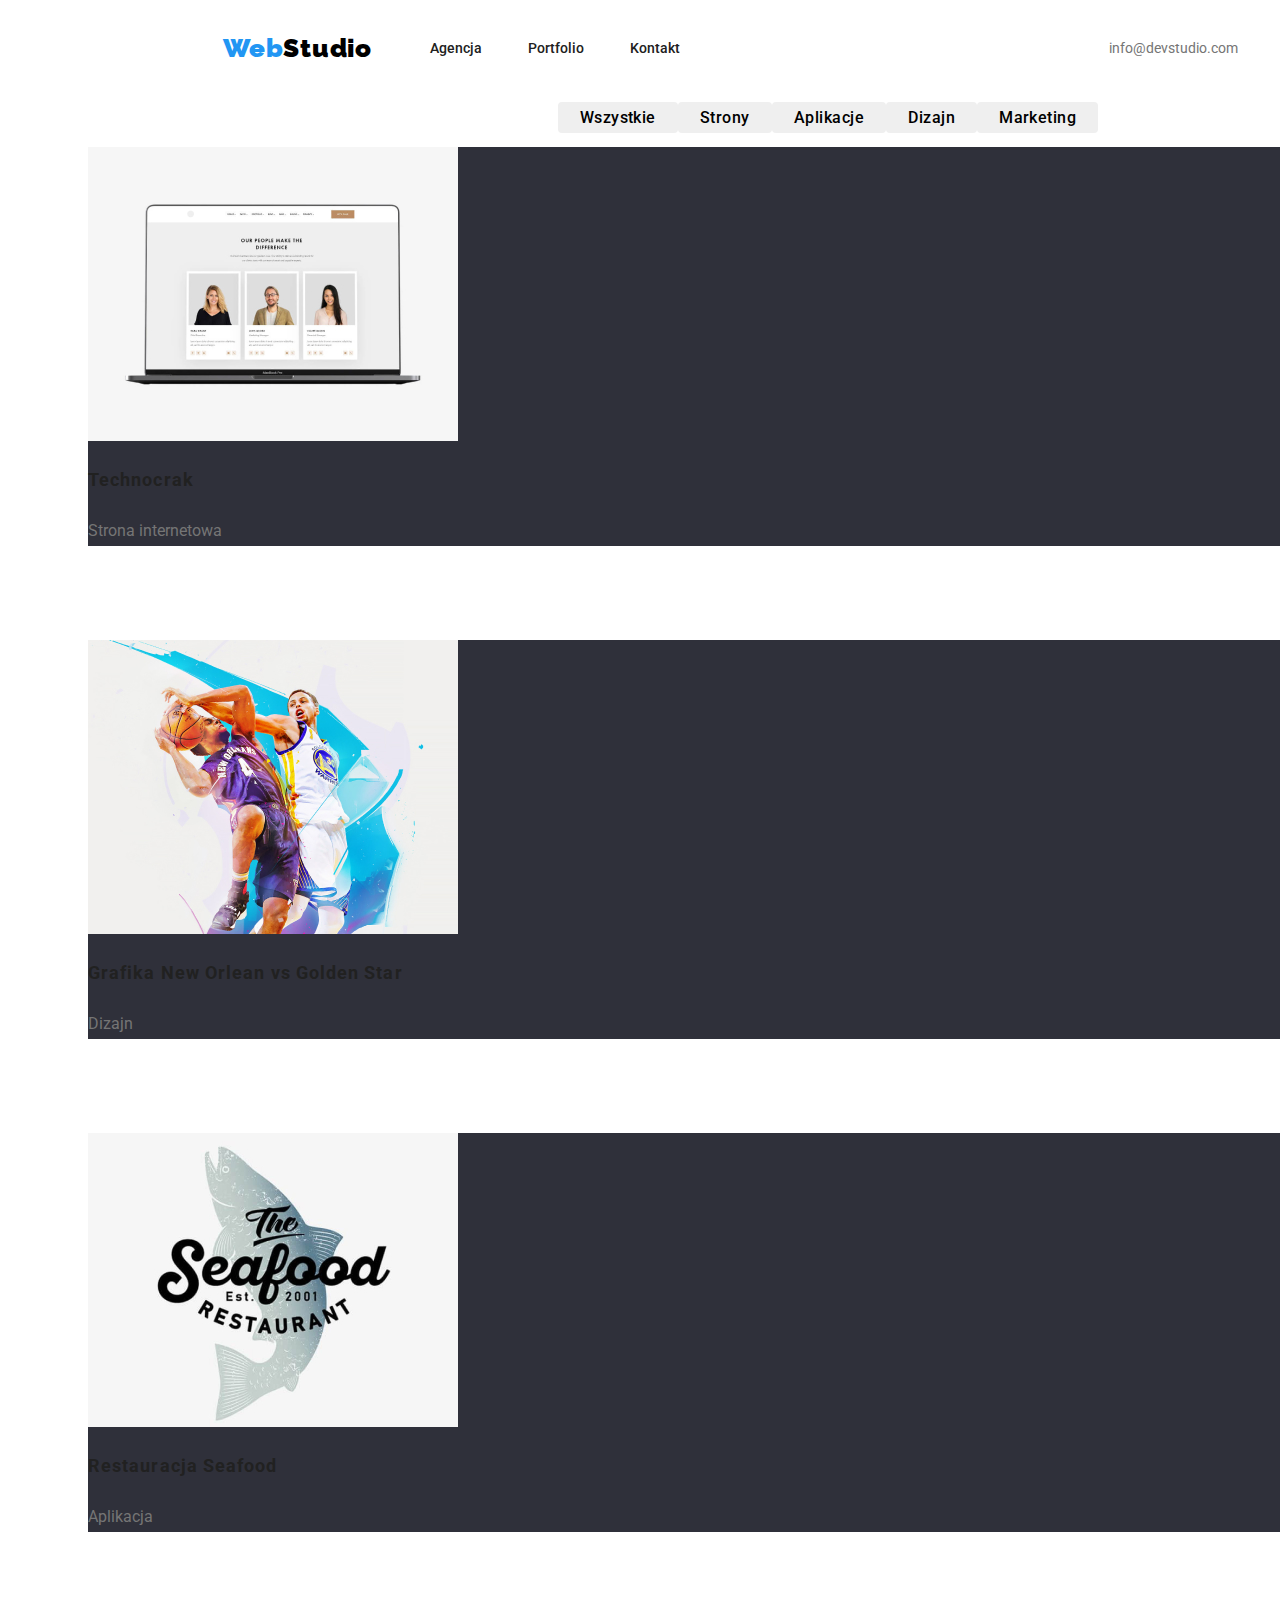
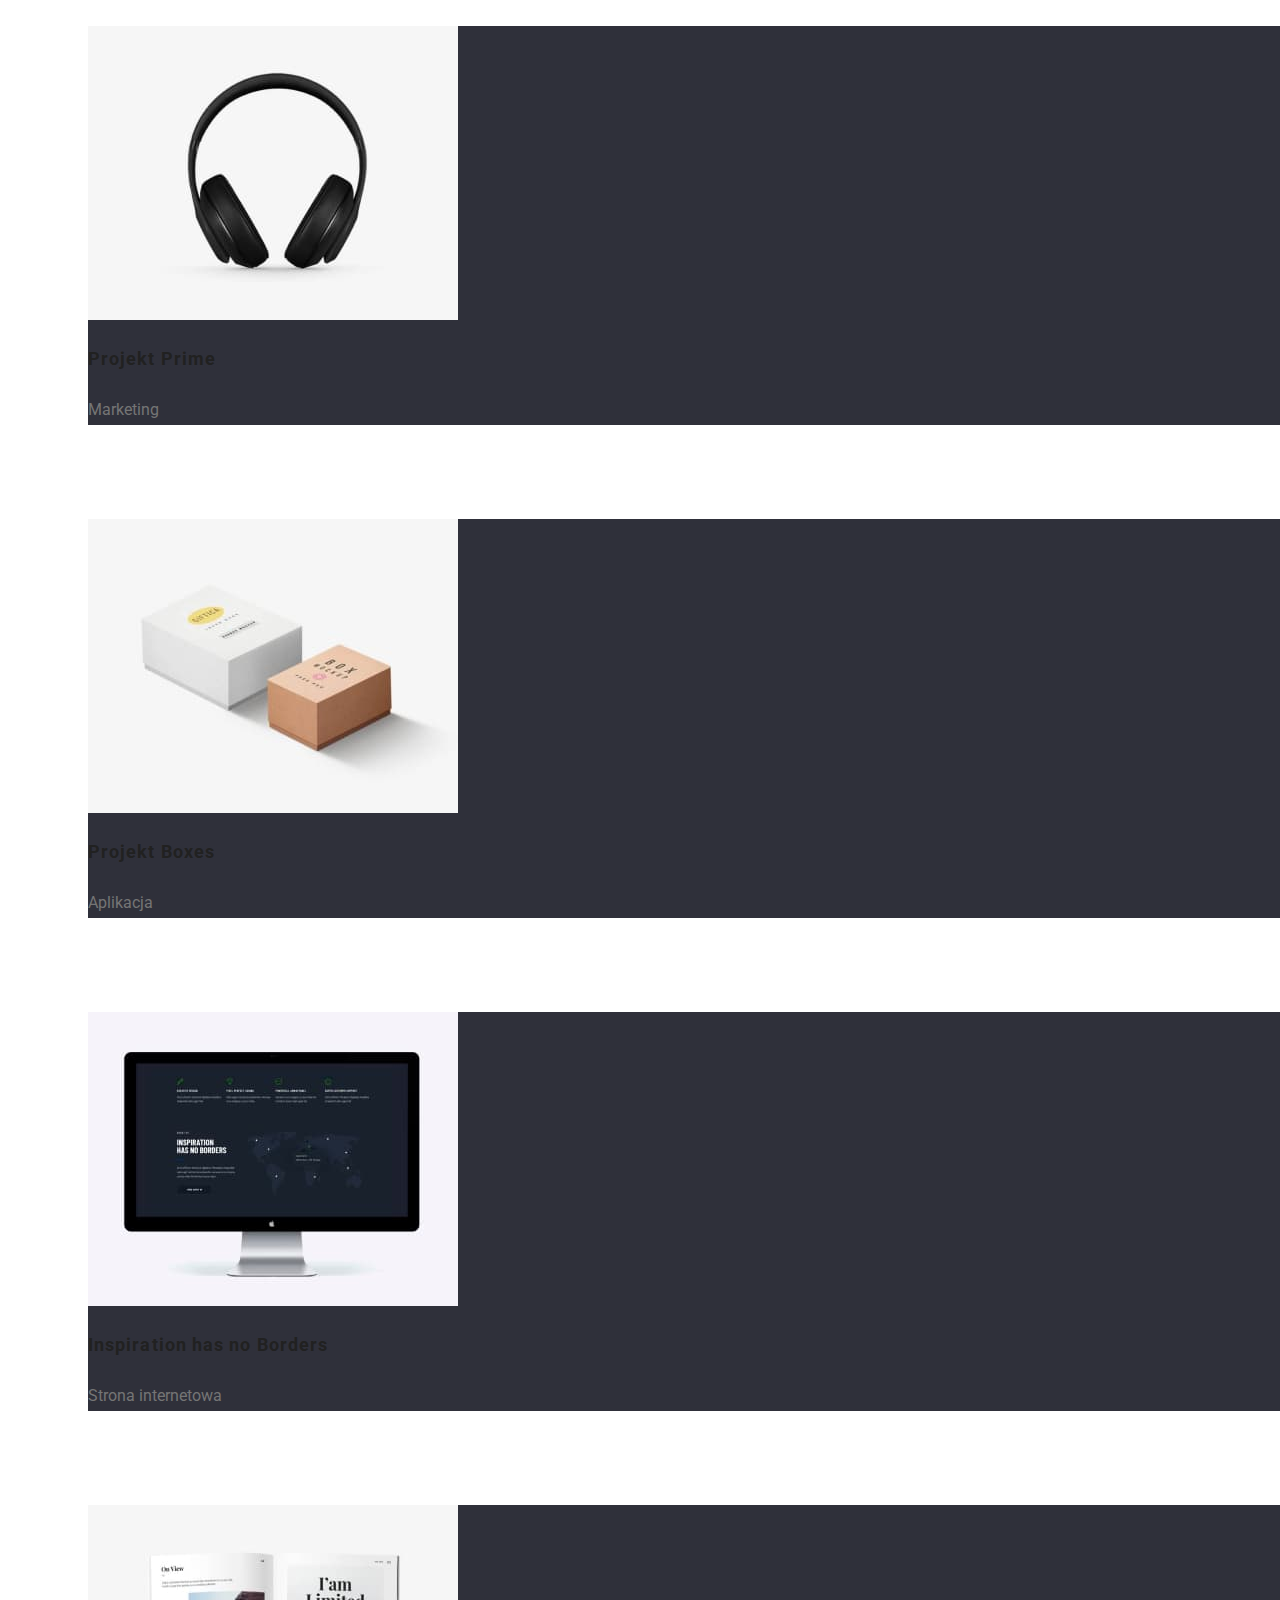
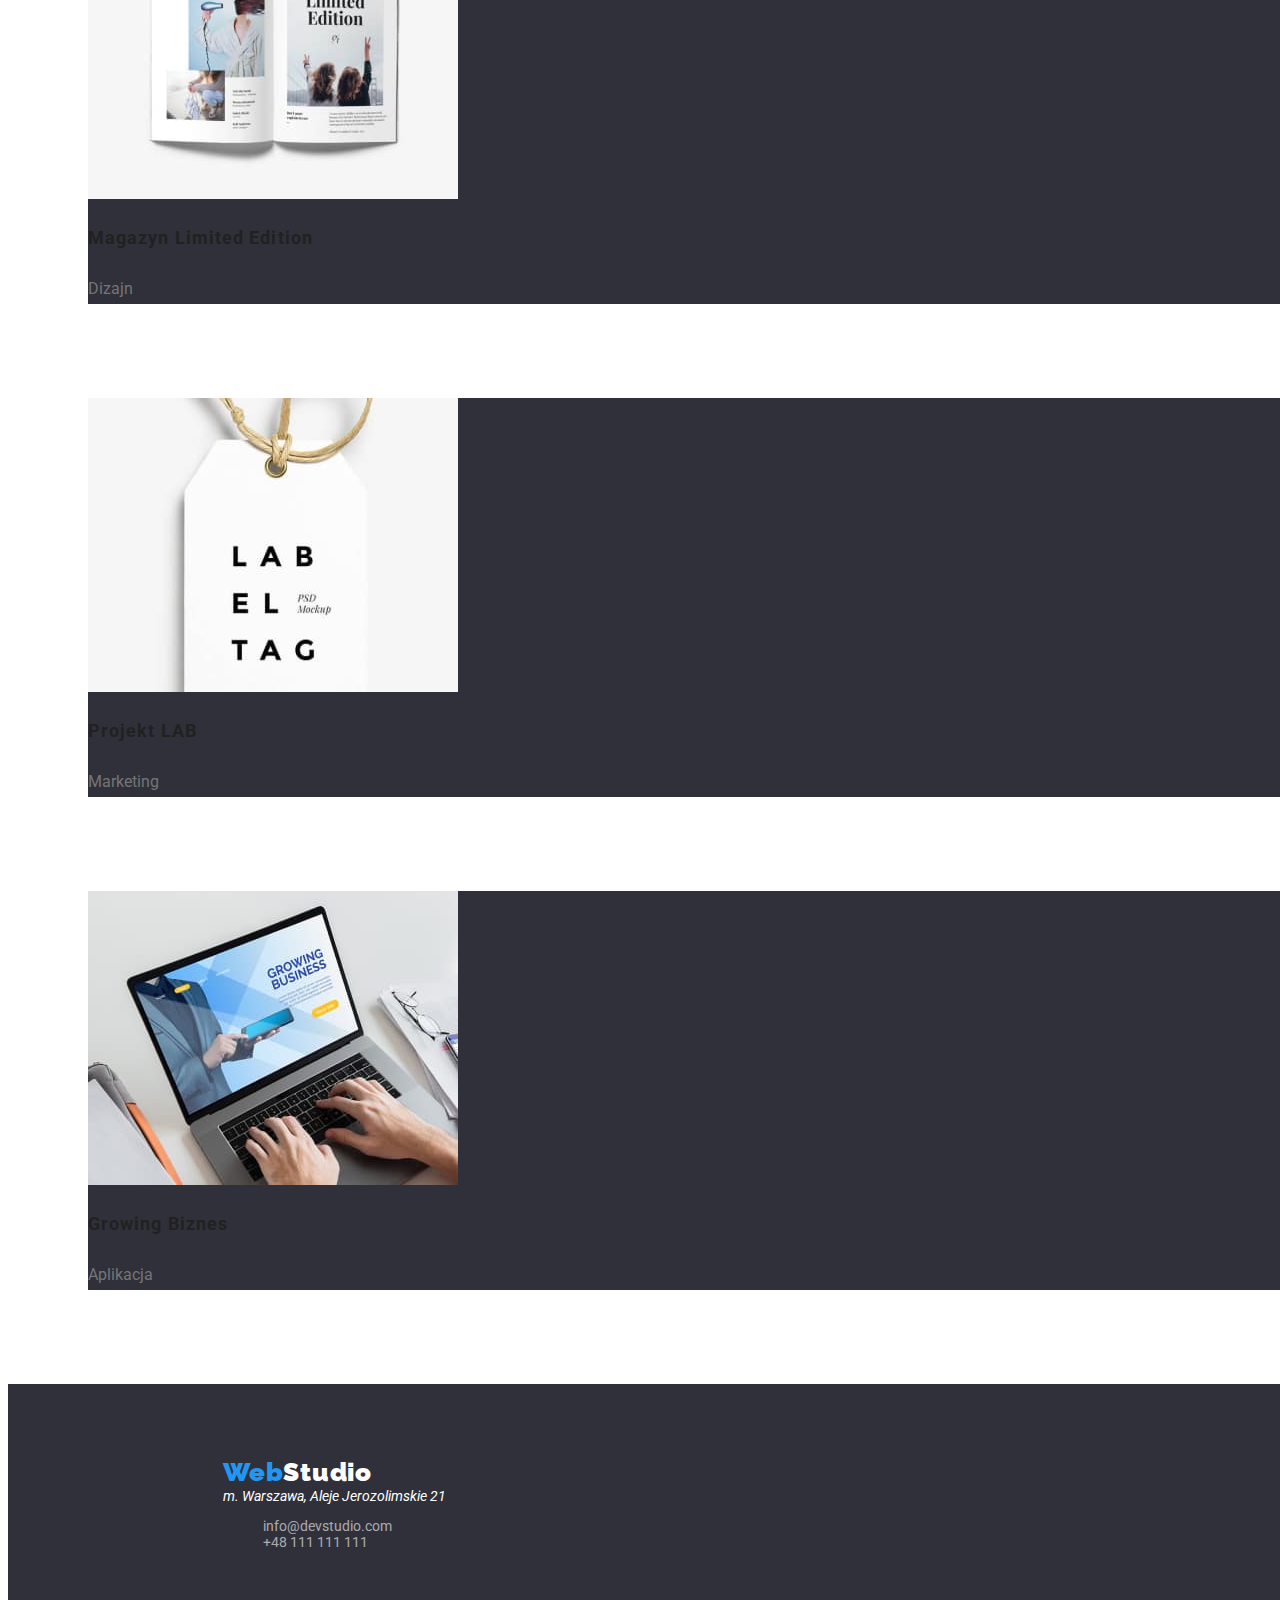
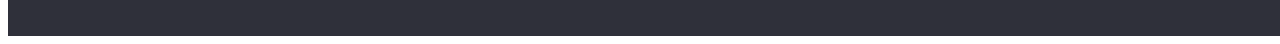
==== portfolio.html @ 0442f5bb "add paddings, container & section class" ====
<!DOCTYPE html>
<html lang="pl">
	<head>
		<meta charset="UTF-8" />
		<meta http-equiv="X-UA-Compatible" content="IE=edge" />
		<meta name="viewport" content="width=device-width, initial-scale=1.0" />
		<link
			rel="stylesheet"
			href="node_modules/modern-normalize/modern-normalize.css"
		/>
		<link
			rel="stylesheet"
			href="node_modules/modern-normalize/modern-normalize.css"
		/>
		<link rel="preconnect" href="https://fonts.googleapis.com" />
		<link rel="preconnect" href="https://fonts.gstatic.com" crossorigin />
		<link
			href="https://fonts.googleapis.com/css2?family=Raleway:wght@700&family=Roboto:wght@400;500;900&display=swap"
			rel="stylesheet"
		/>
		<link rel="stylesheet" href="./css/styles.css" />
		<title>Portfolio</title>
	</head>
	<body>
		<header class="header">
			<div class="container">
				<a class="logo logo__top" href="./index.html"
					><b><span class="logo__item">Web</span>Studio</b></a
				>
				<nav>
					<ul class="navigation__sites">
						<li>
							<a class="navigation__item" href="./index.html" title="Agencja"
								>Agencja</a
							>
						</li>
						<li>
							<a
								class="navigation__item"
								href="./portfolio.html"
								title="Portfolio"
								>Portfolio</a
							>
						</li>
						<li>
							<a class="navigation__item" href="./index.html" title="Kontakt"
								>Kontakt</a
							>
						</li>
					</ul>
				</nav>
				<ul class="address__top">
					<li>
						<a
							class="top__item"
							href="mailto:info@devstudio.com"
							target="_blank"
							rel="noreferrer nofollow noopener"
							>info@devstudio.com</a
						>
					</li>
					<li>
						<a class="top__item" href="tel:+48111111111">+48 111 111 111</a>
					</li>
				</ul>
			</div>
		</header>
		<main class="menu">
			<div class="menu__buttons">
				<ul class="menu__list">
					<li>
						<button class="btn__item" type="button">Wszystkie</button>
					</li>
					<li>
						<button class="btn__item" type="button">Strony</button>
					</li>
					<li>
						<button class="btn__item" type="button">Aplikacje</button>
					</li>
					<li>
						<button class="btn__item" type="button">Dizajn</button>
					</li>
					<li>
						<button class="btn__item" type="button">Marketing</button>
					</li>
				</ul>
			</div>
			<section class="main-sites">
				<ul class="sites__list">
					<li>
						<figure class="main__title">
							<a href="./portfolio.html"
								><img
									class="main__photo"
									src="./images/technocrak.jpg"
									alt="technocrak"
									width="370"
									height="294"
								/>
							</a>
							<figcaption class="title__box title__box--color">
								<h3 class="title__name">Technocrak</h3>
								<p class="title__site">Strona internetowa</p>
							</figcaption>
						</figure>
					</li>
					<li>
						<figure class="main__title">
							<a href="./portfolio.html">
								<img
									class="main__photo"
									src="./images/grafika_new_orlean.jpg"
									alt="grafika"
									width="370"
									height="294"
							/></a>
							<figcaption class="title__box title__box--color">
								<h3 class="title__name">Grafika New Orlean vs Golden Star</h3>
								<p class="title__site">Dizajn</p>
							</figcaption>
						</figure>
					</li>
					<li>
						<figure class="main__title">
							<a href="./portfolio.html">
								<img
									class="main__photo"
									src="./images/seafood.jpg"
									alt="restauracja_seafood"
									width="370"
									height="294"
							/></a>
							<figcaption class="title__box title__box--color">
								<h3 class="title__name">Restauracja Seafood</h3>
								<p class="title__site">Aplikacja</p>
							</figcaption>
						</figure>
					</li>
					<li>
						<figure class="main__title">
							<a href="./portfolio.html">
								<img
									class="main__photo"
									src="./images/projekt_prime.jpg"
									alt="projekt_prime"
									width="370"
									height="294"
							/></a>
							<figcaption class="title__box title__box--color">
								<h3 class="title__name">Projekt Prime</h3>
								<p class="title__site">Marketing</p>
							</figcaption>
						</figure>
					</li>
					<li>
						<figure class="main__title">
							<a href="./portfolio.html">
								<img
									class="main__photo"
									src="./images/projekt_boxes.jpg"
									alt="projekt_boxes"
									width="370"
									height="294"
							/></a>
							<figcaption class="title__box title__box--color">
								<h3 class="title__name">Projekt Boxes</h3>
								<p class="title__site">Aplikacja</p>
							</figcaption>
						</figure>
					</li>
					<li>
						<figure class="main__title">
							<a href="./portfolio.html">
								<img
									class="main__photo"
									src="./images/inspiration.jpg"
									alt="inspiraction_has_no_borders"
									width="370"
									height="294"
							/></a>
							<figcaption class="title__box title__box--color">
								<h3 class="title__name">Inspiration has no Borders</h3>
								<p class="title__site">Strona internetowa</p>
							</figcaption>
						</figure>
					</li>
					<li>
						<figure class="main__title">
							<a href="./portfolio.html">
								<img
									class="main__photo"
									src="./images/magazyn_limited.jpg"
									alt="magazyn_limited_edition"
									width="370"
									height="294"
							/></a>
							<figcaption class="title__box title__box--color">
								<h3 class="title__name">Magazyn Limited Edition</h3>
								<p class="title__site">Dizajn</p>
							</figcaption>
						</figure>
					</li>
					<li>
						<figure class="main__title">
							<a href="./portfolio.html">
								<img
									class="main__photo"
									src="./images/projekt_lab.jpg"
									alt="projekt_lab"
									width="370"
									height="294"
							/></a>
							<figcaption class="title__box title__box--color">
								<h3 class="title__name">Projekt LAB</h3>
								<p class="title__site">Marketing</p>
							</figcaption>
						</figure>
					</li>
					<li>
						<figure class="main__title">
							<a href="./portfolio.html">
								<img
									class="main__photo"
									src="./images/growing_business.jpg"
									alt="growing_biznes"
									width="370"
									height="294"
							/></a>
							<figcaption class="title__box title__box--color">
								<h3 class="title__name">Growing Biznes</h3>
								<p class="title__site">Aplikacja</p>
							</figcaption>
						</figure>
					</li>
				</ul>
			</section>
		</main>
		<footer class="footer">
			<div class="container">
				<a class="logo logo__bottom" href="https://www.devstudio.com"
					><b><span class="logo__item">Web</span>Studio</b></a
				>
				<address class="address__bottom">
					<span class="address__item">m. Warszawa, Aleje Jerozolimskie 21</span>
					<ul class="contact__list">
						<li>
							<a
								class="bottom__item"
								href="mailto:info@devstudio.com"
								target="_blank"
								rel="noreferrer nofollow noopener"
							>
								info@devstudio.com</a
							>
						</li>
						<li>
							<a class="bottom__item" href="tel:+48111111111"
								>+48 111 111 111</a
							>
						</li>
					</ul>
				</address>
			</div>
		</footer>
	</body>
</html>
---- css/styles.css ----
/* global border-box */

*,
*::before,
*::after {
    box-sizing: border-box;
}

/* global styles */

:root {
    --background-hover: #2196F3;
    --background-dark: #2F303A;
    --background-color: #FFF;
    --color-primary: #212121;
    --color-text: #757575;
    --color-hover: #2196F3;
    --color-second: #FFF;
}

body {
    font-family: 'Roboto', 'Raleway', sans-serif;
    font-size: 14px;
    font-weight: 400;
    color: var(--color-primary);
    width: 1600px;
}

.container {
    width: 1200px;
    padding: 0 15px;
} 

.section {
    padding: 0 0 94px 0;
} */

/* header */

.header {
    background-color: var(--background-color);
    border-bottom: 1px solid #ECECEC;
}

.header .container {
    display: flex;
    align-items: center;
    justify-content: space-between;
    margin: 0 auto;
    width: 1200px;
    height: 80px;
    
}

.logo {
    display: flex;
    justify-content: start;
    font-family: 'Raleway';
    font-style: normal;
    text-decoration: none;
    font-weight: 700;
    font-size: 26px;
    line-height: 31px;
    letter-spacing: 0.03em;
}

.logo__item {
    color: var(--color-hover);
}

.logo__top {
    color: #000;
}

.navigation__sites {
    list-style-type: none;
    display: flex;
    flex-direction: row;
    gap: 46px;
    padding: 0;
}

.navigation__item {
    text-decoration: none;
    color: var(--color-primary);
    font-weight: 500;
}

.navigation__item:hover,
.navigation__item:focus {
    color: var(--color-hover);
} 

.address__top {
    display: flex;
    justify-content: end;
    list-style-type: none;
    gap: 50px;
    margin-left: 371px;
    padding: 0;
} 

.top__item {
    color: var(--color-text);
    text-decoration: none;
    
}

.top__item:hover,
.top__item:focus {
    color: var(--color-hover);
}

/* main  - title */

.main__title {
    background-color: var(--background-dark);
    margin-bottom: 94px;
}

.title__container {
    display: flex;
    align-items: center;
    justify-content: center;
    flex-direction: column;
    text-align: center;
    margin: 0 auto;
    height: 600px;
    width: 1200px;
}

.main__text {
    
    text-align: center;
    text-transform: uppercase;
    color: var(--color-second);
    font-size: 44px;
    line-height: 1.1;
    font-weight: 900;
    letter-spacing: 0.06em;
}

.button {
    width: 200px;
    height: 50px;
    background-color: var(--background-hover);
    box-shadow: 0px 4px 4px rgba(0, 0, 0, 0.15);
    border-radius: 4px;
}

.main__button {
    color: var(--color-second);
    font-family:'Roboto';
    font-style: normal;
    text-align: center;
    align-items: center;
    font-size: 16px;
    letter-spacing: 0.06em;
}

/* main - assets */

.assets {
    background-color: var(--background-color);
    margin-bottom: 94px;
    
}

.assets__container {
    display: flex;
    width: 1200px;
    justify-content: space-between;
    margin: 0 auto;
}

.assets__list {
    list-style-type: none;
    line-height: 1.6;
    column-count: 4;
    padding-left: 0;
}

.title__asset {
    font-weight: 700;
    font-size: 14px;
    letter-spacing: 0.03em;
    line-height: 1.14;
}

.text__item {
    color: var(--color-text);
    line-height: 1.71;
    letter-spacing: 0.03em;
    
}


/* main - about our work */

.about_work {
    background-color: var(--background-color);
    margin-bottom: 94px;
}

.about_work__container {
    display: flex;
    flex-direction: column;
    justify-content: center;
    width: 1200px;
    margin: 0 auto;
}

.section__title {
    font-size: 36px;
    font-weight: 700;
    line-height: 1.16;
    text-align: center;
    margin: 0 auto;
    padding-bottom: 50px;
}

.about_work__list {
    list-style-type: none;
    display: flex;
    justify-content: space-around;
    padding-left: 0;
}

/* our team */

.team {
    background-color: #F5F4FA;
}

.team__container {
    padding-top: 94px;
    display: flex;
    flex-direction: column;
    justify-content: center;
    width: 1200px;
    margin: 0 auto;
}
.team__list {
    list-style-type: none;
    display: flex;
    justify-content: space-around;
    padding-left: 0;
    margin-bottom: 94px;
}

.team__item {
    height: 368px;
    width: 270px;
    line-height: 1.6;
    font-size: 16px;
    margin: 0 auto;
    background-color: #fff;
    box-shadow: 0px 1px 3px rgba(0, 0, 0, 0.12),
                0px 1px 1px rgba(0, 0, 0, 0.14),
                0px 2px 1px rgba(0, 0, 0, 0.2);
    border-radius: 0px 0px 4px 4px;
}

.team__name {
    text-align: center;
    font-weight: 500;
    line-height: 1.1875;
    letter-spacing: 0.03em;
}

.team__profession {
    color: var(--color-text);
    text-align: center;
    letter-spacing: 00.03em;
    
}

/* PORTFOLIO SITE*/

/* menu buttons */

.menu__list {
    list-style-type: none;
    display: flex;
    justify-content: center;
    text-align: center;
}

.btn__item {
    font-family: 'Roboto';
    font-style: normal;
    font-size: 16px;
    font-weight: 500;
    cursor: pointer;
    border: none;
    border-radius: 4px;
    letter-spacing: 0.03em;
    padding: 6px 22px;;
}

.btn__item:hover,
.btn__item:focus {
    color: var(--color-second);
    background-color: var(--background-hover);
}

.sites__list {
    list-style-type: none;
}

.title__box .title__name {
    font-size: 18px;
    line-height: 36px;
    font-weight: 700;
    letter-spacing: 0.06em;
}

.title__box .title__site {
    color: var(--color-text);
    font-size: 16px;
    line-height: 30px;
}

.title__box--color:hover, .title__box--color:focus {
    color: var(--color-hover);
}

/* footer */

.footer {
    background-color: var(--background-dark);
}

.footer .container {
    display: flex;
    flex-direction: column;
    justify-content: center;
    align-items: start;
    width: 1200px;
    height: 252px;
    margin: 0 auto;

}

.logo__bottom {
    color: var(--color-second);
}

.contact__list {
    font-style: normal;
    list-style-type: none;
    justify-content: flex-start;
}

.address__item {
    color: var(--color-second);
    text-decoration: none;
    cursor: pointer;
    gap: 9px;
}

.bottom__item {
    color: rgba(255, 255, 255, 0.6);
    text-decoration: none;
    margin: 0 auto;
}

.address__item:hover,
.address__item:focus,
.bottom__item:hover,
.bottom__item:focus {
    color: var(--color-hover);
}
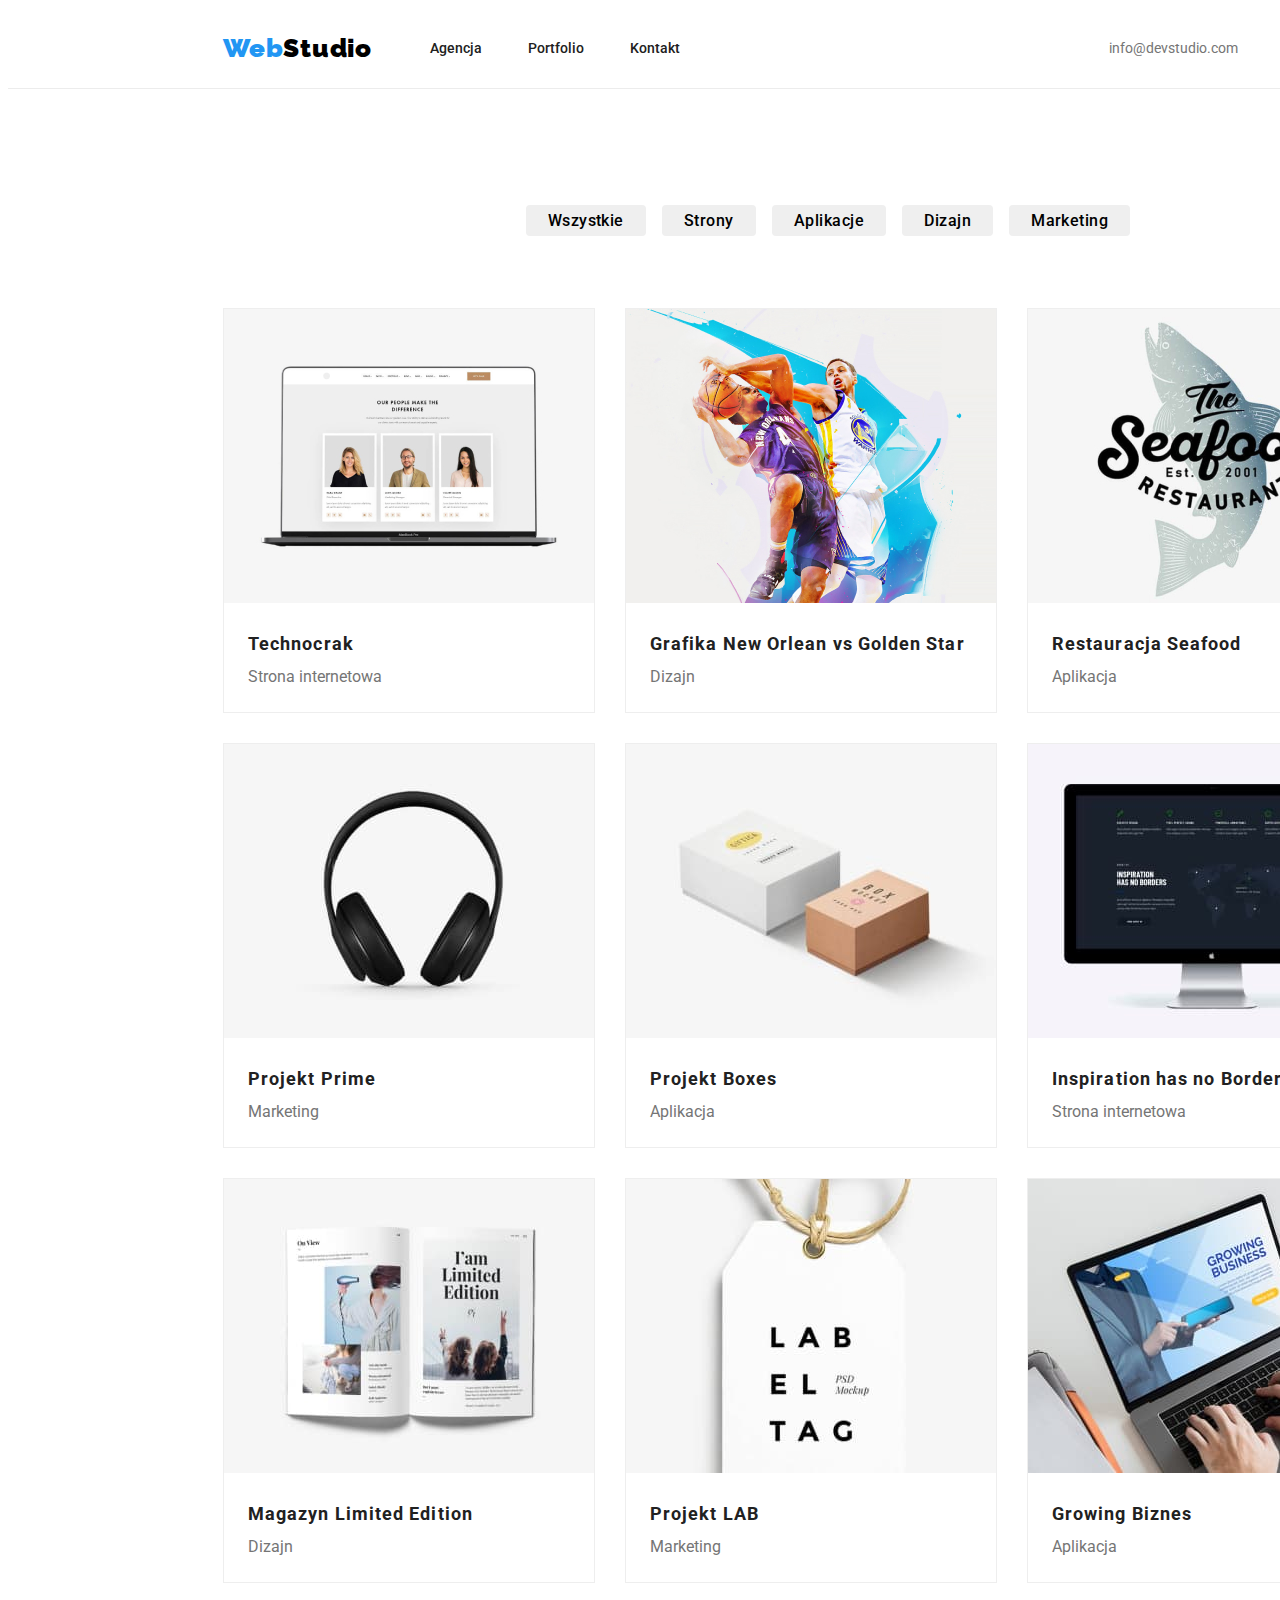
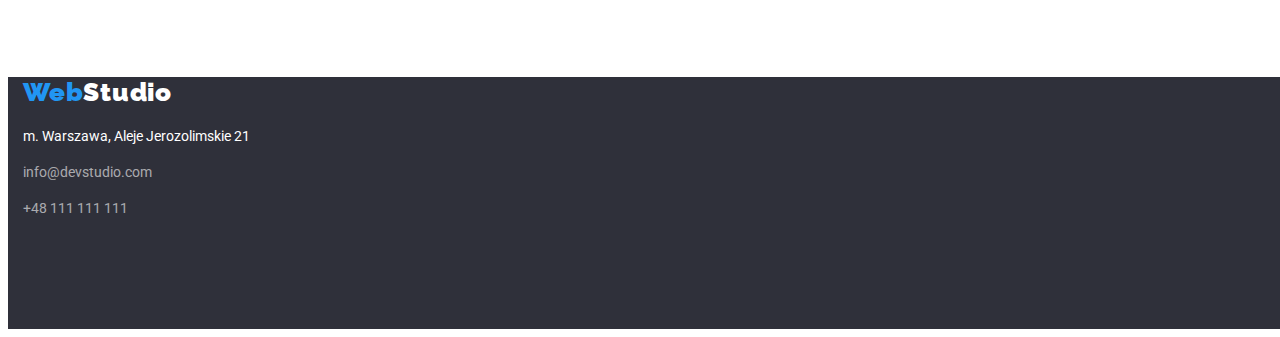
==== commit b6cf51d4: "add grid, changed classes" ====
--- a/portfolio.html
+++ b/portfolio.html
@@ -65,8 +65,8 @@
 				</ul>
 			</div>
 		</header>
-		<main class="menu">
-			<div class="menu__buttons">
+		<main class="menu section">
+			<div class="button__box container">
 				<ul class="menu__list">
 					<li>
 						<button class="btn__item" type="button">Wszystkie</button>
@@ -85,10 +85,10 @@
 					</li>
 				</ul>
 			</div>
-			<section class="main-sites">
+			<div class="photo__box container">
 				<ul class="sites__list">
 					<li>
-						<figure class="main__title">
+						<figure class="main__portfolio">
 							<a href="./portfolio.html"
 								><img
 									class="main__photo"
@@ -105,7 +105,7 @@
 						</figure>
 					</li>
 					<li>
-						<figure class="main__title">
+						<figure class="main__portfolio">
 							<a href="./portfolio.html">
 								<img
 									class="main__photo"
@@ -121,7 +121,7 @@
 						</figure>
 					</li>
 					<li>
-						<figure class="main__title">
+						<figure class="main__portfolio">
 							<a href="./portfolio.html">
 								<img
 									class="main__photo"
@@ -137,7 +137,7 @@
 						</figure>
 					</li>
 					<li>
-						<figure class="main__title">
+						<figure class="main__portfolio">
 							<a href="./portfolio.html">
 								<img
 									class="main__photo"
@@ -153,7 +153,7 @@
 						</figure>
 					</li>
 					<li>
-						<figure class="main__title">
+						<figure class="main__portfolio">
 							<a href="./portfolio.html">
 								<img
 									class="main__photo"
@@ -169,7 +169,7 @@
 						</figure>
 					</li>
 					<li>
-						<figure class="main__title">
+						<figure class="main__portfolio">
 							<a href="./portfolio.html">
 								<img
 									class="main__photo"
@@ -185,7 +185,7 @@
 						</figure>
 					</li>
 					<li>
-						<figure class="main__title">
+						<figure class="main__portfolio">
 							<a href="./portfolio.html">
 								<img
 									class="main__photo"
@@ -201,7 +201,7 @@
 						</figure>
 					</li>
 					<li>
-						<figure class="main__title">
+						<figure class="main__portfolio">
 							<a href="./portfolio.html">
 								<img
 									class="main__photo"
@@ -217,7 +217,7 @@
 						</figure>
 					</li>
 					<li>
-						<figure class="main__title">
+						<figure class="main__portfolio">
 							<a href="./portfolio.html">
 								<img
 									class="main__photo"
@@ -233,19 +233,19 @@
 						</figure>
 					</li>
 				</ul>
-			</section>
+			</div>
 		</main>
 		<footer class="footer">
 			<div class="container">
 				<a class="logo logo__bottom" href="https://www.devstudio.com"
 					><b><span class="logo__item">Web</span>Studio</b></a
 				>
-				<address class="address__bottom">
-					<span class="address__item">m. Warszawa, Aleje Jerozolimskie 21</span>
+				<address>
 					<ul class="contact__list">
-						<li>
+						<li class="address__item">m. Warszawa, Aleje Jerozolimskie 21</li>
+						<li class="bottom__item">
 							<a
-								class="bottom__item"
+								class="address__link"
 								href="mailto:info@devstudio.com"
 								target="_blank"
 								rel="noreferrer nofollow noopener"
@@ -253,8 +253,8 @@
 								info@devstudio.com</a
 							>
 						</li>
-						<li>
-							<a class="bottom__item" href="tel:+48111111111"
+						<li class="bottom__item">
+							<a class="address__link" href="tel:+48111111111"
 								>+48 111 111 111</a
 							>
 						</li>
--- a/css/styles.css
+++ b/css/styles.css
@@ -26,14 +26,16 @@
     width: 1600px;
 }
 
+/* global helping class */
+
 .container {
     width: 1200px;
     padding: 0 15px;
 } 
 
 .section {
-    padding: 0 0 94px 0;
-} */
+    padding: 94px 0;
+} 
 
 /* header */
 
@@ -47,7 +49,6 @@
     align-items: center;
     justify-content: space-between;
     margin: 0 auto;
-    width: 1200px;
     height: 80px;
     
 }
@@ -115,7 +116,6 @@
 
 .main__title {
     background-color: var(--background-dark);
-    margin-bottom: 94px;
 }
 
 .title__container {
@@ -162,13 +162,11 @@
 
 .assets {
     background-color: var(--background-color);
-    margin-bottom: 94px;
-    
+    padding-bottom: 0;
 }
 
 .assets__container {
     display: flex;
-    width: 1200px;
     justify-content: space-between;
     margin: 0 auto;
 }
@@ -199,7 +197,6 @@
 
 .about_work {
     background-color: var(--background-color);
-    margin-bottom: 94px;
 }
 
 .about_work__container {
@@ -233,11 +230,9 @@
 }
 
 .team__container {
-    padding-top: 94px;
     display: flex;
     flex-direction: column;
     justify-content: center;
-    width: 1200px;
     margin: 0 auto;
 }
 .team__list {
@@ -245,7 +240,6 @@
     display: flex;
     justify-content: space-around;
     padding-left: 0;
-    margin-bottom: 94px;
 }
 
 .team__item {
@@ -279,11 +273,17 @@
 
 /* menu buttons */
 
+.button__box,
+.photo__box { 
+    margin: 0 auto;
+}
+
 .menu__list {
     list-style-type: none;
     display: flex;
+    text-align: center;
     justify-content: center;
-    text-align: center;
+    align-items: center;
 }
 
 .btn__item {
@@ -295,7 +295,8 @@
     border: none;
     border-radius: 4px;
     letter-spacing: 0.03em;
-    padding: 6px 22px;;
+    padding: 6px 22px;
+    margin:8px
 }
 
 .btn__item:hover,
@@ -304,21 +305,45 @@
     background-color: var(--background-hover);
 }
 
+/* photo box */
+
 .sites__list {
     list-style-type: none;
+    margin: 0;
+    padding: 50px 0 0 0;
+    display: grid;
+    gap: 30px;
+    grid-template-columns: auto auto auto;
+    
+}
+
+.main__portfolio {
+    margin: 0;
+    background: var(--background-color);
+    border: 1px solid #EEEEEE;
+}
+
+.title__box {
+    padding: 20px 24px;
+}
+
+.title__name, 
+.title__site {
+    margin: 0 auto;
 }
 
 .title__box .title__name {
     font-size: 18px;
-    line-height: 36px;
+    line-height: 2;
     font-weight: 700;
     letter-spacing: 0.06em;
+    
 }
 
 .title__box .title__site {
     color: var(--color-text);
     font-size: 16px;
-    line-height: 30px;
+    line-height: 1.875;
 }
 
 .title__box--color:hover, .title__box--color:focus {
@@ -329,17 +354,7 @@
 
 .footer {
     background-color: var(--background-dark);
-}
-
-.footer .container {
-    display: flex;
-    flex-direction: column;
-    justify-content: center;
-    align-items: start;
-    width: 1200px;
     height: 252px;
-    margin: 0 auto;
-
 }
 
 .logo__bottom {
@@ -349,25 +364,28 @@
 .contact__list {
     font-style: normal;
     list-style-type: none;
-    justify-content: flex-start;
+    padding: 20px 0 60px 0;
+    margin: 0;
 }
 
 .address__item {
     color: var(--color-second);
     text-decoration: none;
     cursor: pointer;
-    gap: 9px;
 }
 
 .bottom__item {
+    padding: 20px 0 0 0;
+}
+.address__link {
     color: rgba(255, 255, 255, 0.6);
     text-decoration: none;
-    margin: 0 auto;
-}
-
-.address__item:hover,
-.address__item:focus,
-.bottom__item:hover,
-.bottom__item:focus {
-    color: var(--color-hover);
-}
+    
+}
+
+.address__link:hover,
+.address__link:focus,
+.bottom__link:hover,
+.bottom__link:focus {
+    color: var(--color-hover);
+}
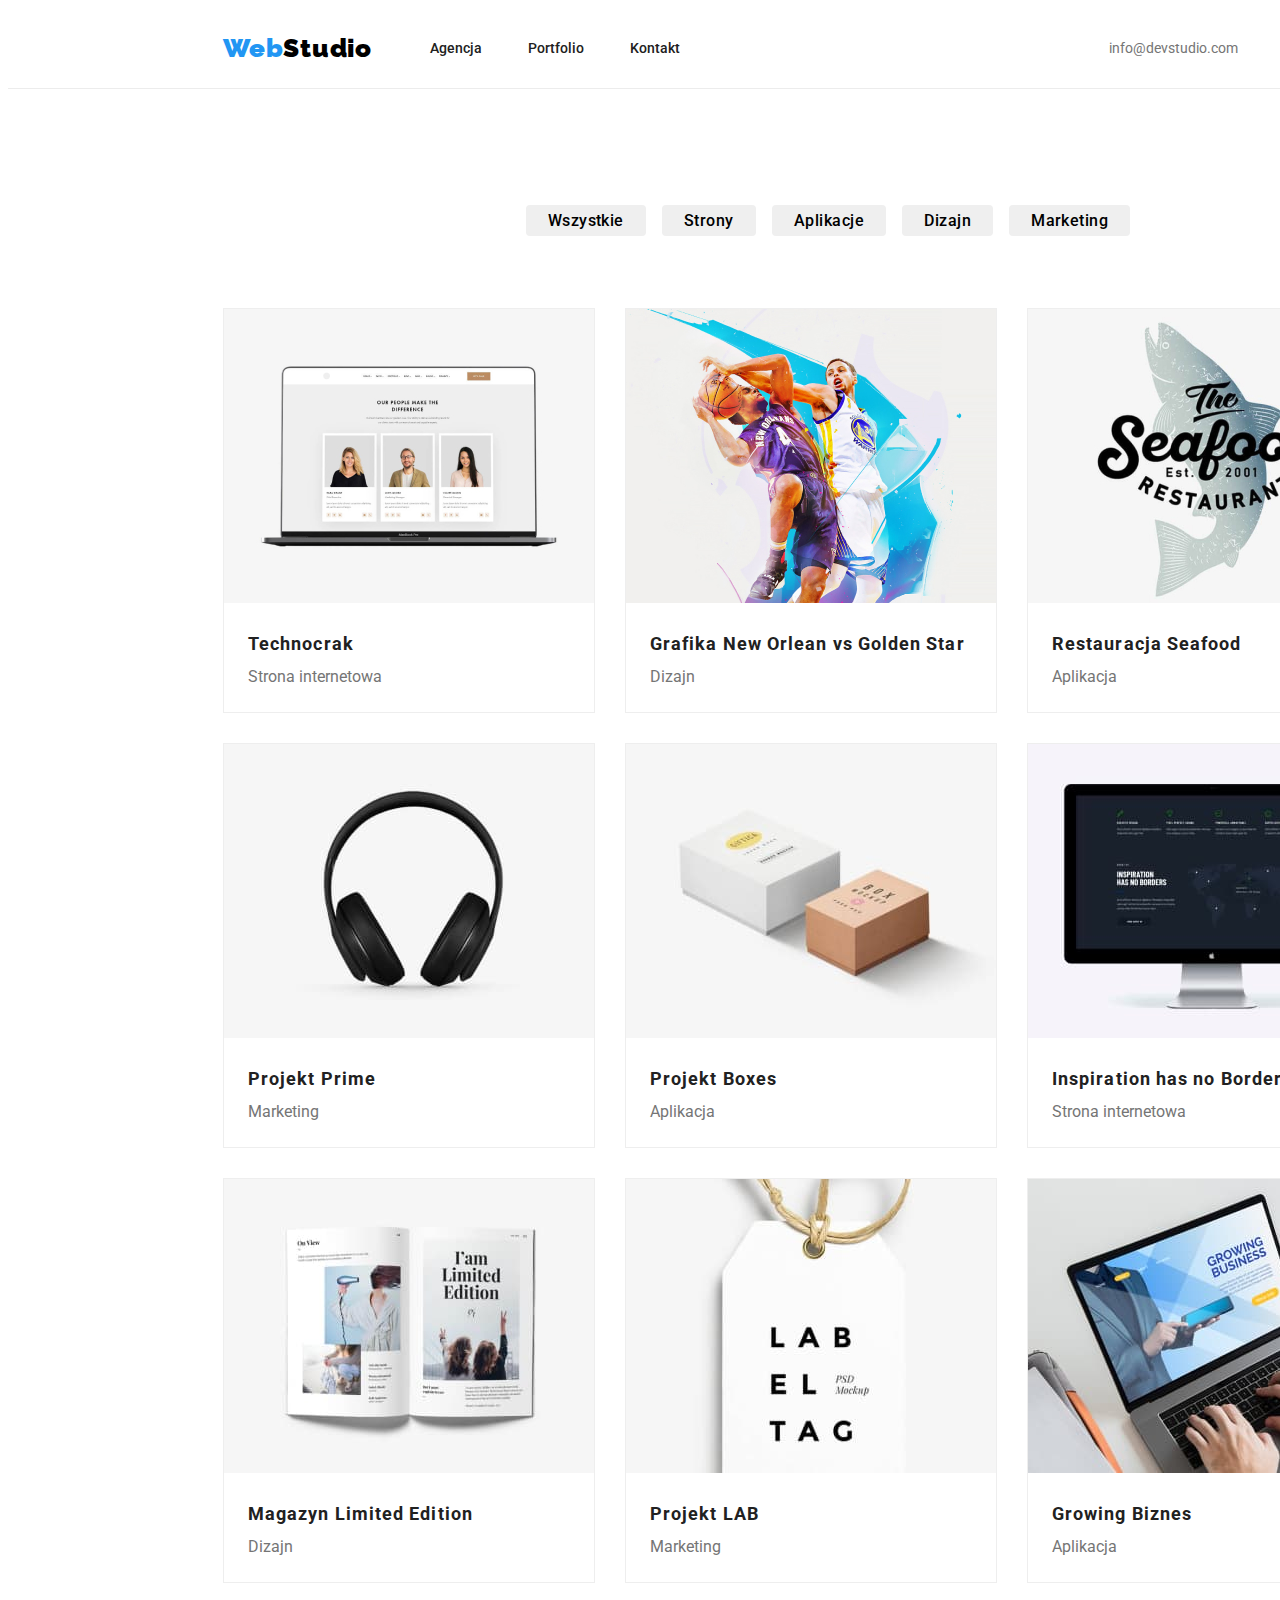
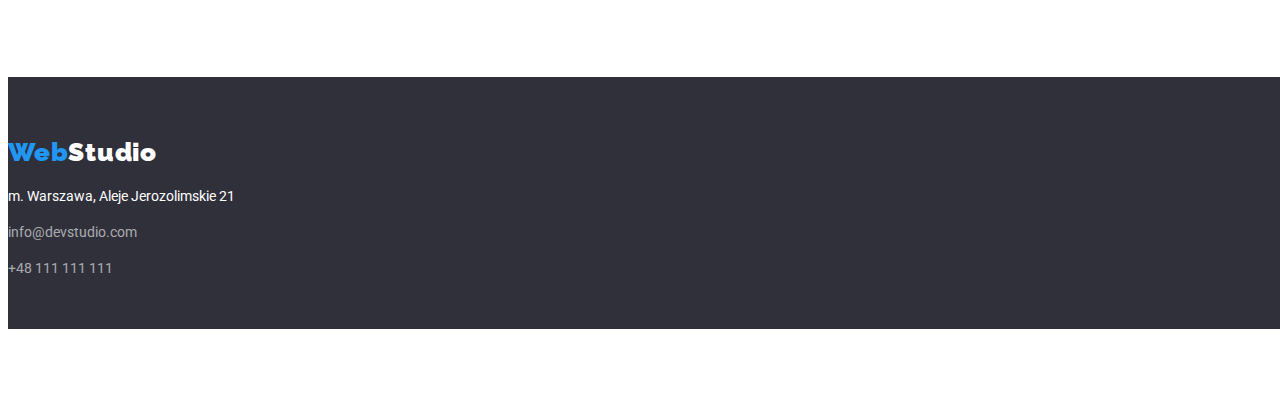
==== commit 81e483d9: "add flex and grid, classes" ====
--- a/portfolio.html
+++ b/portfolio.html
@@ -236,7 +236,7 @@
 			</div>
 		</main>
 		<footer class="footer">
-			<div class="container">
+			<div class="container contact__box">
 				<a class="logo logo__bottom" href="https://www.devstudio.com"
 					><b><span class="logo__item">Web</span>Studio</b></a
 				>
--- a/css/styles.css
+++ b/css/styles.css
@@ -172,9 +172,11 @@
 }
 
 .assets__list {
-    list-style-type: none;
+    display: grid;
+    grid-template-columns: auto auto auto auto;
+    list-style-type: none;
+    gap: 30px;
     line-height: 1.6;
-    column-count: 4;
     padding-left: 0;
 }
 
@@ -199,11 +201,10 @@
     background-color: var(--background-color);
 }
 
-.about_work__container {
+.about_work__box {
     display: flex;
     flex-direction: column;
     justify-content: center;
-    width: 1200px;
     margin: 0 auto;
 }
 
@@ -218,9 +219,12 @@
 
 .about_work__list {
     list-style-type: none;
-    display: flex;
-    justify-content: space-around;
+    /* display: flex;
+    justify-content: space-around; */
     padding-left: 0;
+    display: grid;
+    grid-template-columns: auto auto auto;
+    gap: 30px;
 }
 
 /* our team */
@@ -357,6 +361,10 @@
     height: 252px;
 }
 
+.contact__box {
+    padding: 60px 0;
+}
+
 .logo__bottom {
     color: var(--color-second);
 }
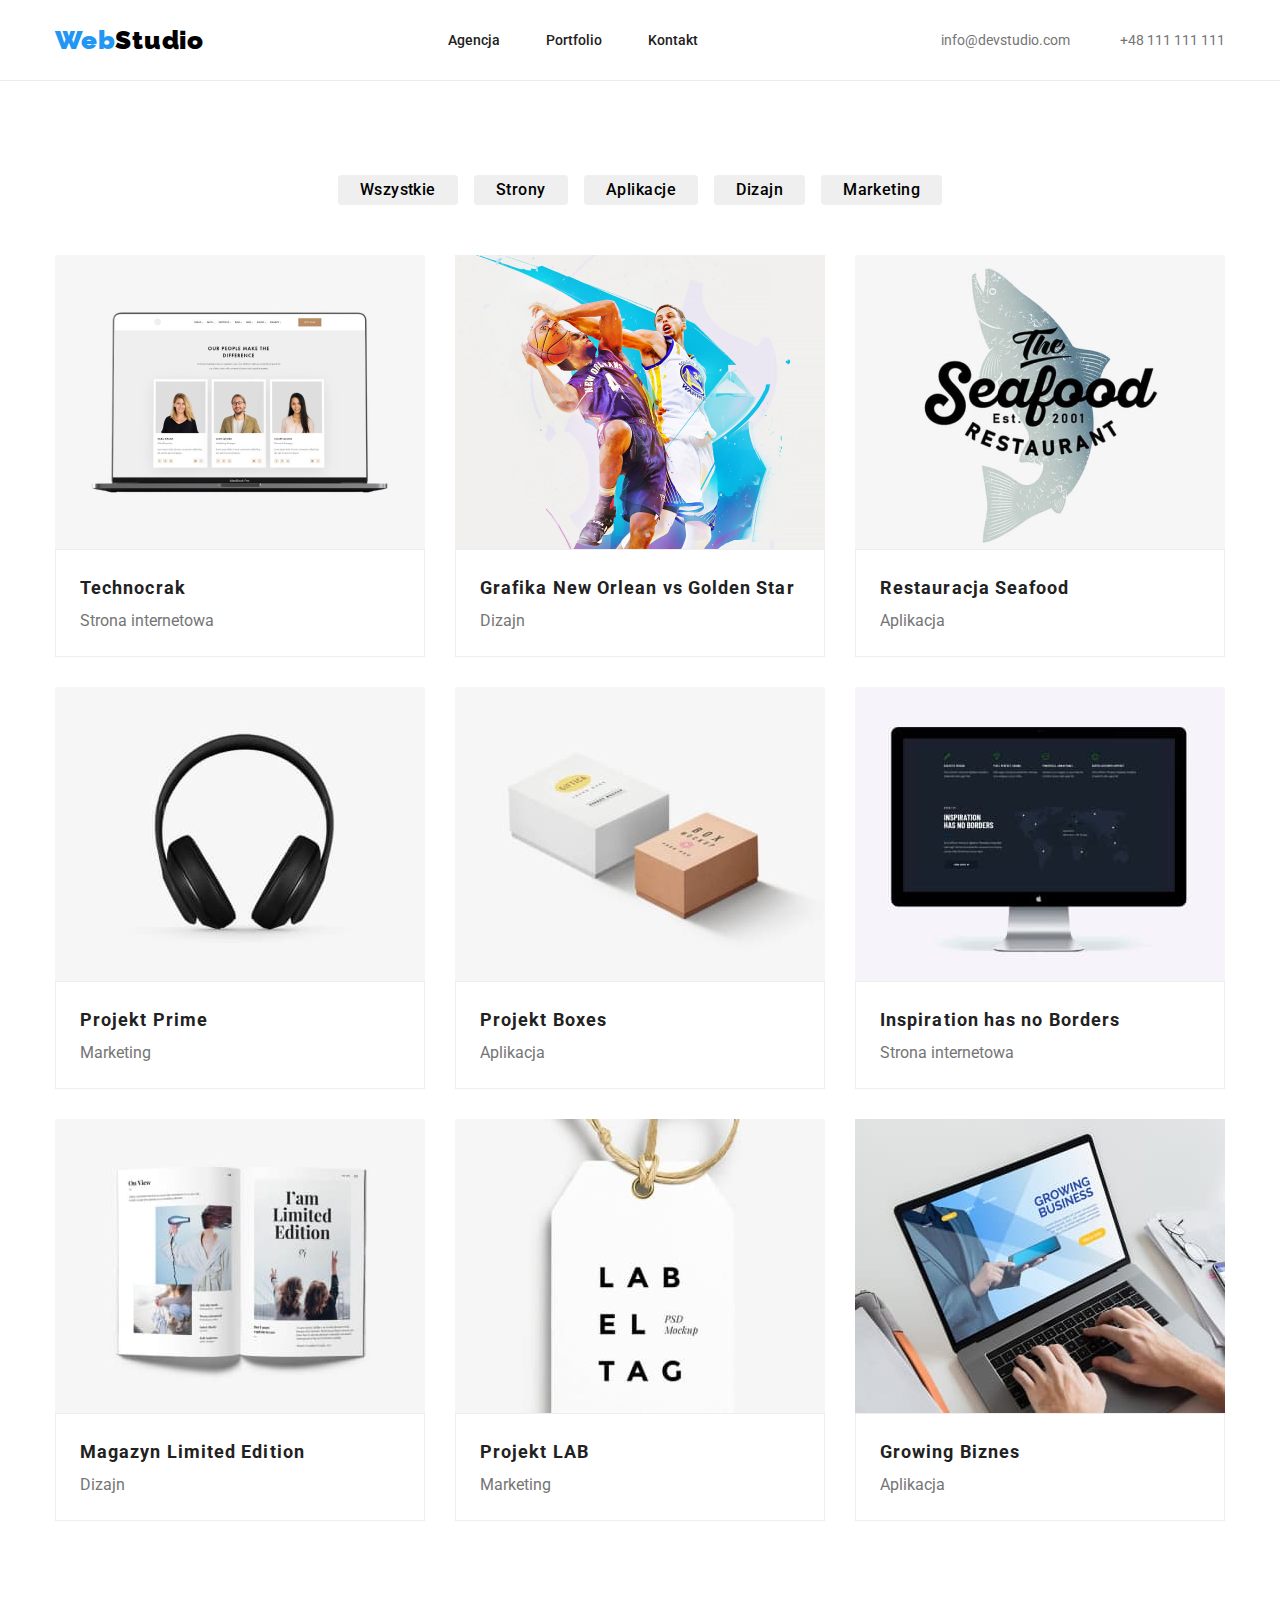
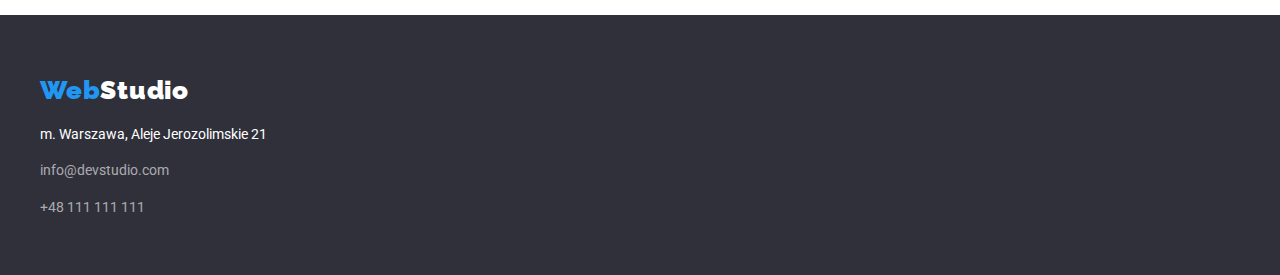
==== commit 83881b6b: "corect css" ====
--- a/portfolio.html
+++ b/portfolio.html
@@ -6,11 +6,7 @@
 		<meta name="viewport" content="width=device-width, initial-scale=1.0" />
 		<link
 			rel="stylesheet"
-			href="node_modules/modern-normalize/modern-normalize.css"
-		/>
-		<link
-			rel="stylesheet"
-			href="node_modules/modern-normalize/modern-normalize.css"
+			href="https://cdnjs.cloudflare.com/ajax/libs/modern-normalize/1.1.0/modern-normalize.css"
 		/>
 		<link rel="preconnect" href="https://fonts.googleapis.com" />
 		<link rel="preconnect" href="https://fonts.gstatic.com" crossorigin />
--- a/css/styles.css
+++ b/css/styles.css
@@ -23,20 +23,26 @@
     font-size: 14px;
     font-weight: 400;
     color: var(--color-primary);
-    width: 1600px;
 }
 
 /* global helping class */
 
 .container {
-    width: 1200px;
+    width: 100%;
+    max-width: 1200px;
     padding: 0 15px;
+    margin: 0 auto;
 } 
 
 .section {
     padding: 94px 0;
 } 
 
+ul {
+    margin: 0;
+    padding: 0;
+}
+
 /* header */
 
 .header {
@@ -74,11 +80,10 @@
 }
 
 .navigation__sites {
-    list-style-type: none;
-    display: flex;
-    flex-direction: row;
+    display: flex;
+    list-style-type: none;
     gap: 46px;
-    padding: 0;
+    margin-left: auto;
 }
 
 .navigation__item {
@@ -94,11 +99,9 @@
 
 .address__top {
     display: flex;
-    justify-content: end;
+    align-items: center;
     list-style-type: none;
     gap: 50px;
-    margin-left: 371px;
-    padding: 0;
 } 
 
 .top__item {
@@ -126,7 +129,6 @@
     text-align: center;
     margin: 0 auto;
     height: 600px;
-    width: 1200px;
 }
 
 .main__text {
@@ -177,7 +179,6 @@
     list-style-type: none;
     gap: 30px;
     line-height: 1.6;
-    padding-left: 0;
 }
 
 .title__asset {
@@ -191,7 +192,6 @@
     color: var(--color-text);
     line-height: 1.71;
     letter-spacing: 0.03em;
-    
 }
 
 
@@ -199,13 +199,6 @@
 
 .about_work {
     background-color: var(--background-color);
-}
-
-.about_work__box {
-    display: flex;
-    flex-direction: column;
-    justify-content: center;
-    margin: 0 auto;
 }
 
 .section__title {
@@ -219,9 +212,6 @@
 
 .about_work__list {
     list-style-type: none;
-    /* display: flex;
-    justify-content: space-around; */
-    padding-left: 0;
     display: grid;
     grid-template-columns: auto auto auto;
     gap: 30px;
@@ -233,17 +223,10 @@
     background-color: #F5F4FA;
 }
 
-.team__container {
-    display: flex;
-    flex-direction: column;
-    justify-content: center;
-    margin: 0 auto;
-}
 .team__list {
     list-style-type: none;
     display: flex;
     justify-content: space-around;
-    padding-left: 0;
 }
 
 .team__item {
@@ -277,14 +260,9 @@
 
 /* menu buttons */
 
-.button__box,
-.photo__box { 
-    margin: 0 auto;
-}
-
 .menu__list {
-    list-style-type: none;
-    display: flex;
+    display: flex;
+    list-style-type: none;
     text-align: center;
     justify-content: center;
     align-items: center;
@@ -300,7 +278,7 @@
     border-radius: 4px;
     letter-spacing: 0.03em;
     padding: 6px 22px;
-    margin:8px
+    margin: 0 8px;
 }
 
 .btn__item:hover,
@@ -312,10 +290,9 @@
 /* photo box */
 
 .sites__list {
-    list-style-type: none;
-    margin: 0;
+    display: grid;
+    list-style-type: none;
     padding: 50px 0 0 0;
-    display: grid;
     gap: 30px;
     grid-template-columns: auto auto auto;
     
@@ -324,11 +301,16 @@
 .main__portfolio {
     margin: 0;
     background: var(--background-color);
-    border: 1px solid #EEEEEE;
+    
+}
+
+.main__photo {
+    display: block;
 }
 
 .title__box {
     padding: 20px 24px;
+    border: 1px solid #EEEEEE;
 }
 
 .title__name, 
@@ -358,7 +340,6 @@
 
 .footer {
     background-color: var(--background-dark);
-    height: 252px;
 }
 
 .contact__box {
@@ -372,8 +353,7 @@
 .contact__list {
     font-style: normal;
     list-style-type: none;
-    padding: 20px 0 60px 0;
-    margin: 0;
+    padding: 20px 0 0 0;
 }
 
 .address__item {
